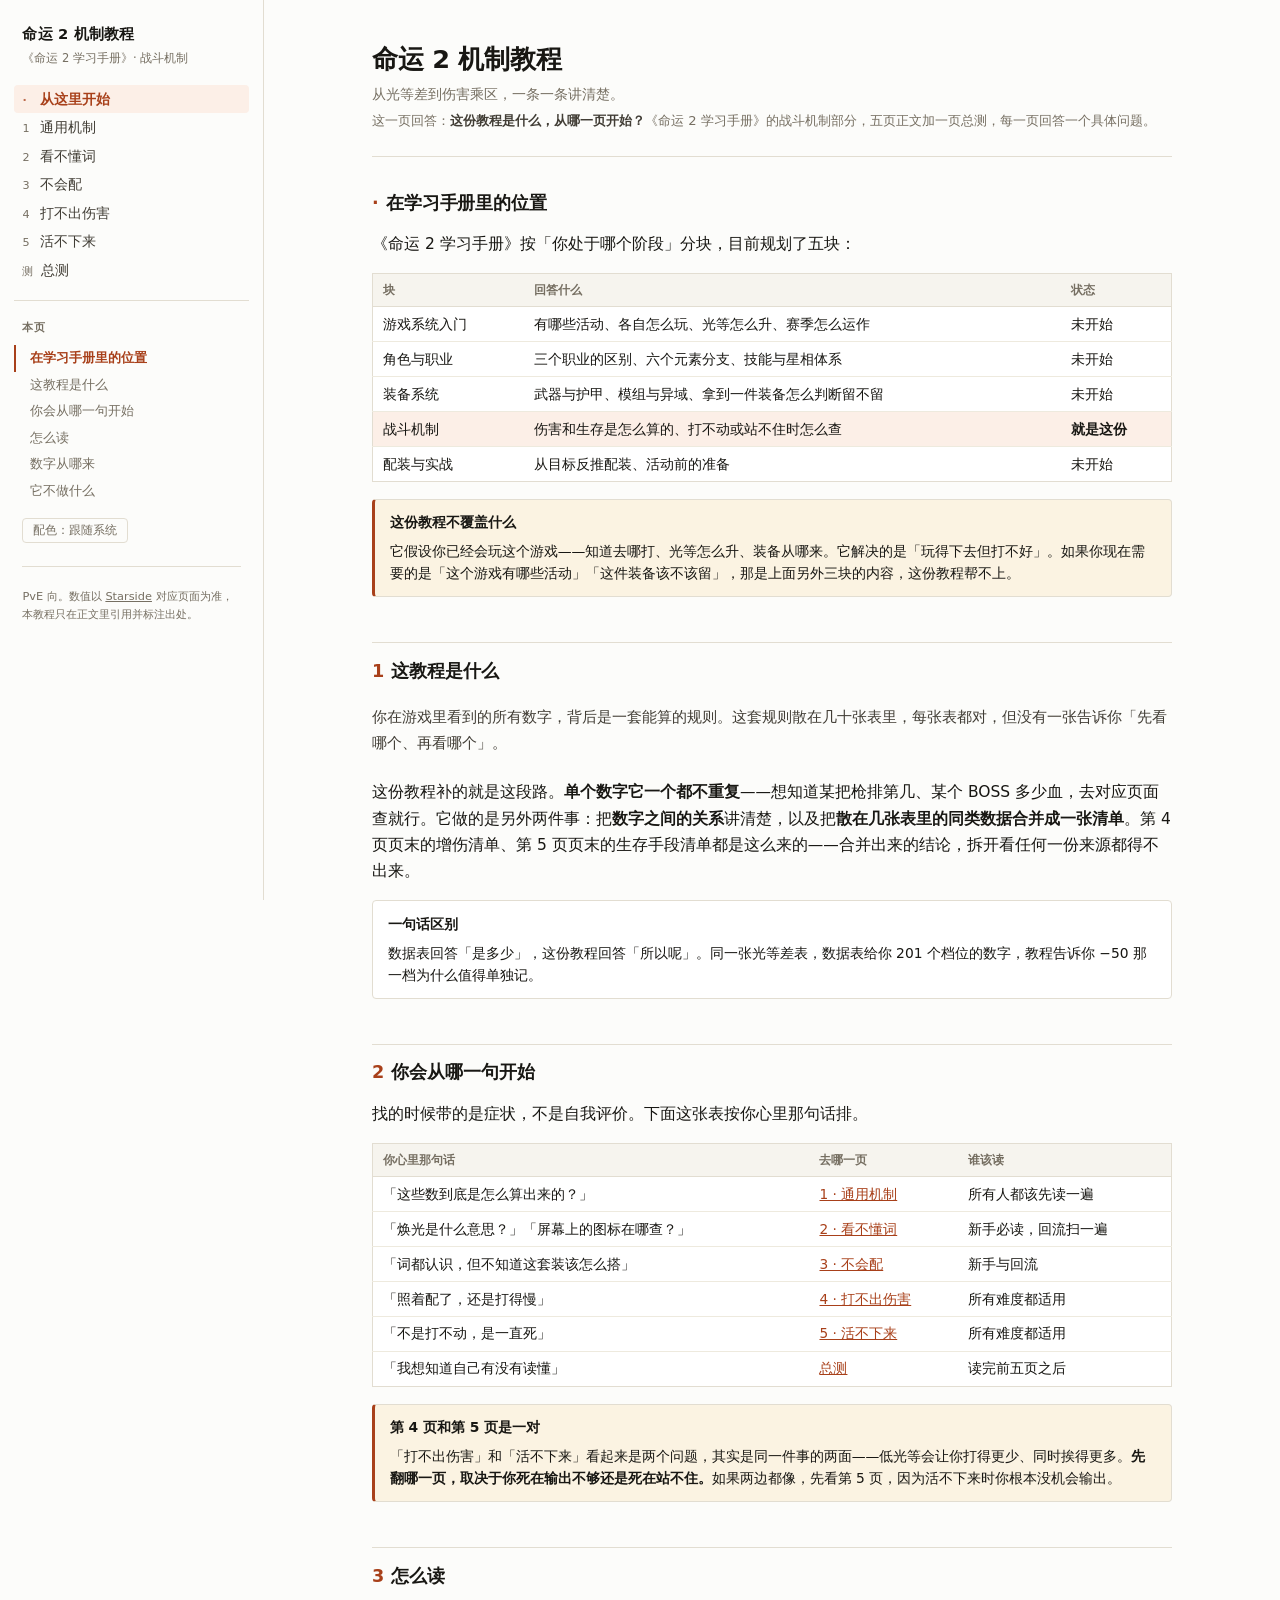
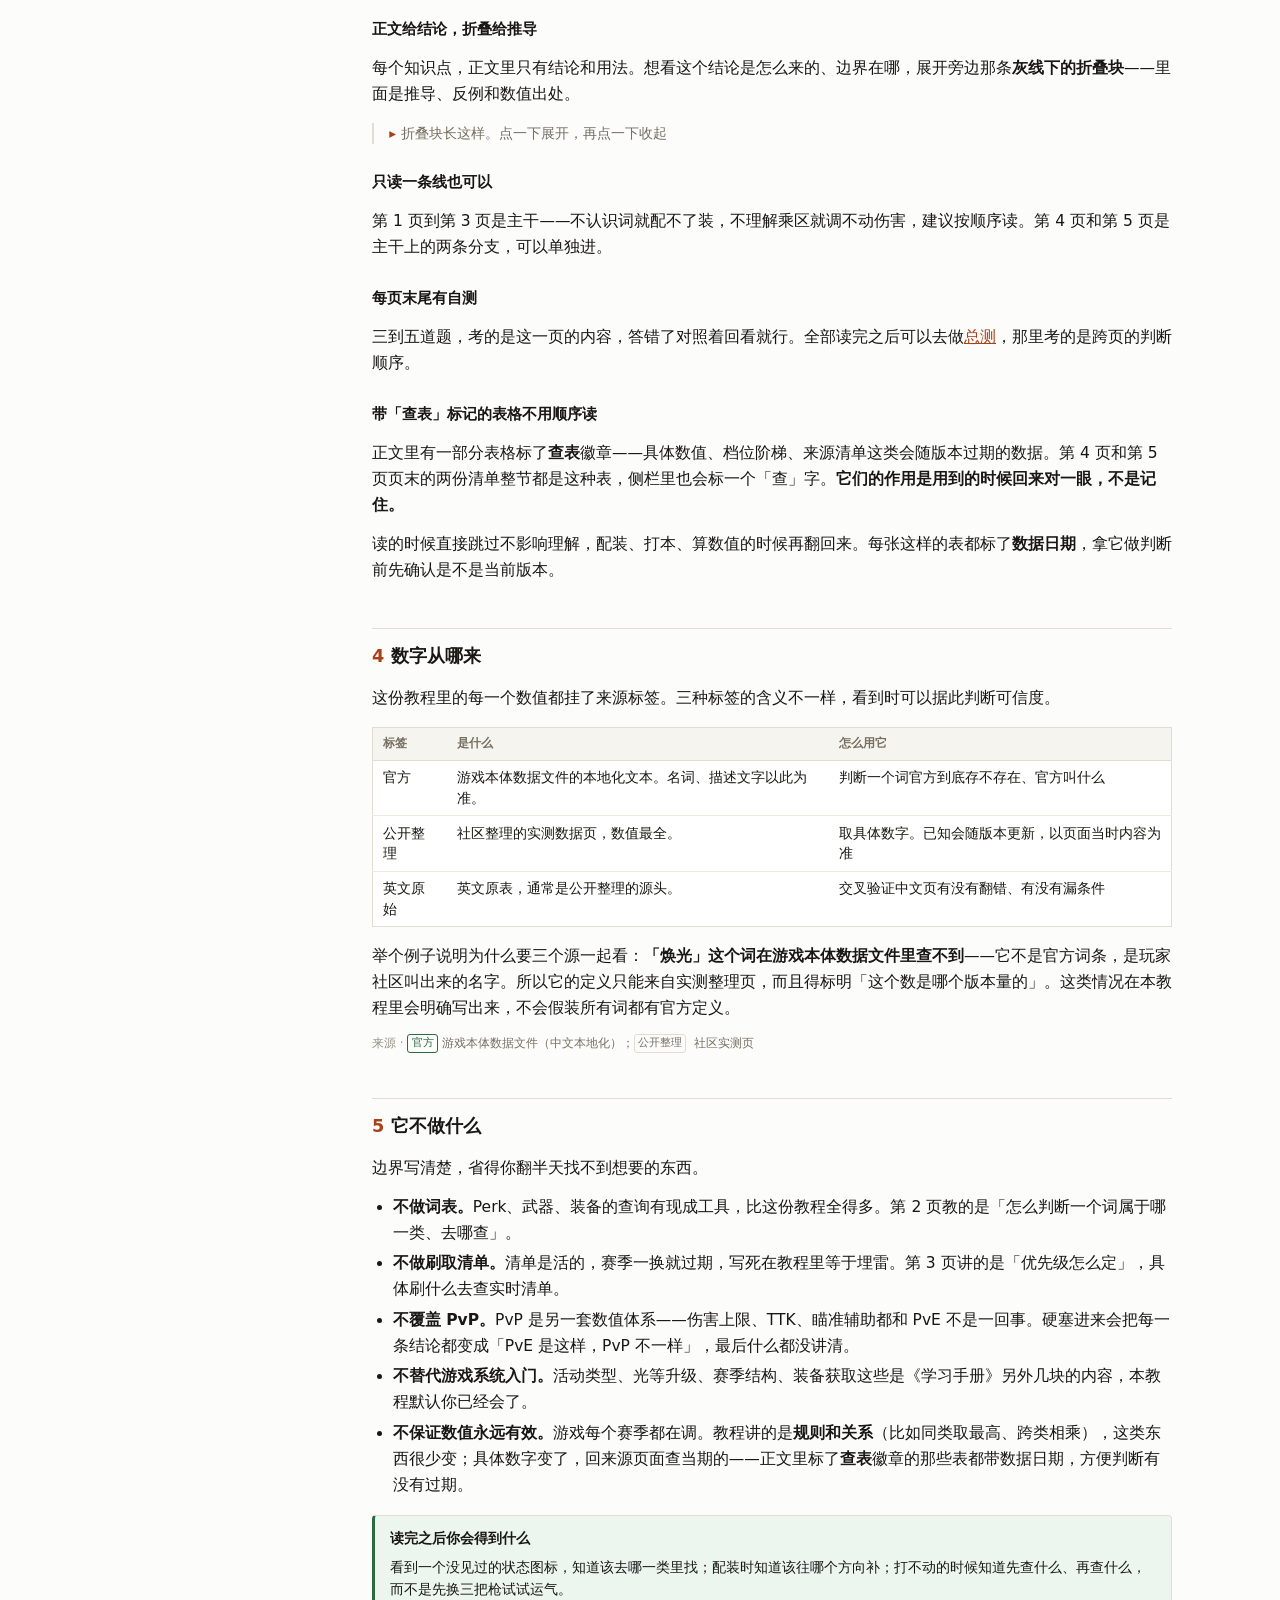
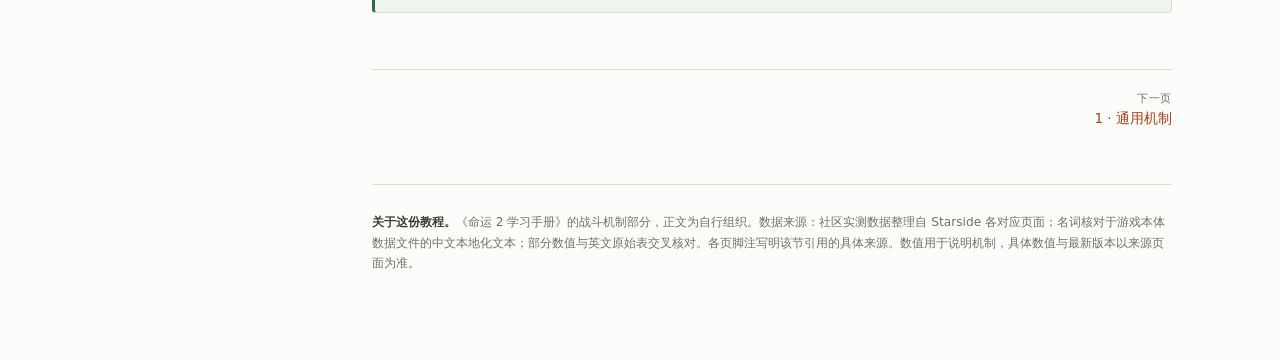
==== 机制教程/index.html @ 8d1170c8 "init: 命运 2 学习手册，总目录入口 + 战斗机制教程 - 机制教程/：从 d2-tools 攻略目录迁入，五页正文加一页总测 - index.html：总目录入口页，列出五块内容与进度 - R" ====
<!DOCTYPE html>
<html lang="zh-CN" data-theme="auto">
<head>
<meta charset="utf-8">
<meta name="viewport" content="width=device-width, initial-scale=1">
<title>从这里开始 · 命运 2 机制教程</title>
<meta name="description" content="《命运 2 学习手册》的战斗机制部分。从光等差到伤害乘区，讲清楚每个数字从哪来、什么时候用得上。PvE 向。">
<link rel="stylesheet" href="assets/style.css">
</head>
<body data-page="index">

<button class="nav-toggle" id="navtoggle" aria-expanded="false">目录</button>

<aside id="side">
  <a class="brand" href="index.html">命运 2 机制教程</a>
  <p class="brand-sub">《命运 2 学习手册》· 战斗机制</p>

  <nav class="g-nav">
    <a href="index.html" data-key="index"><span class="k">·</span>从这里开始</a>
    <a href="mechanics.html" data-key="mechanics"><span class="k">1</span>通用机制</a>
    <a href="terms.html" data-key="terms"><span class="k">2</span>看不懂词</a>
    <a href="build.html" data-key="build"><span class="k">3</span>不会配</a>
    <a href="damage.html" data-key="damage"><span class="k">4</span>打不出伤害</a>
    <a href="survive.html" data-key="survive"><span class="k">5</span>活不下来</a>
    <a href="quiz.html" data-key="quiz"><span class="k">测</span>总测</a>
  </nav>

  <nav class="l-nav">
    <p class="l-title">本页</p>
    <a href="#s0">在学习手册里的位置</a>
    <a href="#s1">这教程是什么</a>
    <a href="#s2">你会从哪一句开始</a>
    <a href="#s3">怎么读</a>
    <a href="#s4">数字从哪来</a>
    <a href="#s5">它不做什么</a>
  </nav>

  <button class="theme-btn" id="theme">配色</button>

  <div class="side-foot">
    <p>PvE 向。数值以 <a href="https://starside.work/index.html" target="_blank" rel="noopener">Starside</a> 对应页面为准，本教程只在正文里引用并标注出处。</p>
  </div>
</aside>

<main>
<article>

<h1>命运 2 机制教程</h1>
<p class="subtitle">从光等差到伤害乘区，一条一条讲清楚。</p>
<p class="page-ask">这一页回答：<b>这份教程是什么，从哪一页开始？</b>《命运 2 学习手册》的战斗机制部分，五页正文加一页总测，每一页回答一个具体问题。</p>

<h2 id="s0"><span class="n">·</span>在学习手册里的位置</h2>

<p>《命运 2 学习手册》按「你处于哪个阶段」分块，目前规划了五块：</p>

<table>
  <thead>
    <tr><th>块</th><th>回答什么</th><th>状态</th></tr>
  </thead>
  <tbody>
    <tr><td>游戏系统入门</td><td>有哪些活动、各自怎么玩、光等怎么升、赛季怎么运作</td><td>未开始</td></tr>
    <tr><td>角色与职业</td><td>三个职业的区别、六个元素分支、技能与星相体系</td><td>未开始</td></tr>
    <tr><td>装备系统</td><td>武器与护甲、模组与异域、拿到一件装备怎么判断留不留</td><td>未开始</td></tr>
    <tr class="hi"><td>战斗机制</td><td>伤害和生存是怎么算的、打不动或站不住时怎么查</td><td><b>就是这份</b></td></tr>
    <tr><td>配装与实战</td><td>从目标反推配装、活动前的准备</td><td>未开始</td></tr>
  </tbody>
</table>

<div class="note warn">
  <span class="h">这份教程不覆盖什么</span>
  <p>它假设你已经会玩这个游戏——知道去哪打、光等怎么升、装备从哪来。它解决的是「玩得下去但打不好」。如果你现在需要的是「这个游戏有哪些活动」「这件装备该不该留」，那是上面另外三块的内容，这份教程帮不上。</p>
</div>

<h2 id="s1"><span class="n">1</span>这教程是什么</h2>

<p class="lead">你在游戏里看到的所有数字，背后是一套能算的规则。这套规则散在几十张表里，每张表都对，但没有一张告诉你「先看哪个、再看哪个」。</p>

<p>这份教程补的就是这段路。<strong>单个数字它一个都不重复</strong>——想知道某把枪排第几、某个 BOSS 多少血，去对应页面查就行。它做的是另外两件事：把<strong>数字之间的关系</strong>讲清楚，以及把<strong>散在几张表里的同类数据合并成一张清单</strong>。第 4 页页末的增伤清单、第 5 页页末的生存手段清单都是这么来的——合并出来的结论，拆开看任何一份来源都得不出来。</p>

<div class="note">
  <span class="h">一句话区别</span>
  <p>数据表回答「是多少」，这份教程回答「所以呢」。同一张光等差表，数据表给你 201 个档位的数字，教程告诉你 −50 那一档为什么值得单独记。</p>
</div>

<h2 id="s2"><span class="n">2</span>你会从哪一句开始</h2>

<p>找的时候带的是症状，不是自我评价。下面这张表按你心里那句话排。</p>

<table>
  <thead>
    <tr><th>你心里那句话</th><th>去哪一页</th><th>谁该读</th></tr>
  </thead>
  <tbody>
    <tr>
      <td>「这些数到底是怎么算出来的？」</td>
      <td><a href="mechanics.html">1 · 通用机制</a></td>
      <td>所有人都该先读一遍</td>
    </tr>
    <tr>
      <td>「焕光是什么意思？」「屏幕上的图标在哪查？」</td>
      <td><a href="terms.html">2 · 看不懂词</a></td>
      <td>新手必读，回流扫一遍</td>
    </tr>
    <tr>
      <td>「词都认识，但不知道这套装该怎么搭」</td>
      <td><a href="build.html">3 · 不会配</a></td>
      <td>新手与回流</td>
    </tr>
    <tr>
      <td>「照着配了，还是打得慢」</td>
      <td><a href="damage.html">4 · 打不出伤害</a></td>
      <td>所有难度都适用</td>
    </tr>
    <tr>
      <td>「不是打不动，是一直死」</td>
      <td><a href="survive.html">5 · 活不下来</a></td>
      <td>所有难度都适用</td>
    </tr>
    <tr>
      <td>「我想知道自己有没有读懂」</td>
      <td><a href="quiz.html">总测</a></td>
      <td>读完前五页之后</td>
    </tr>
  </tbody>
</table>

<div class="note warn">
  <span class="h">第 4 页和第 5 页是一对</span>
  <p>「打不出伤害」和「活不下来」看起来是两个问题，其实是同一件事的两面——低光等会让你打得更少、同时挨得更多。<strong>先翻哪一页，取决于你死在输出不够还是死在站不住。</strong>如果两边都像，先看第 5 页，因为活不下来时你根本没机会输出。</p>
</div>

<h2 id="s3"><span class="n">3</span>怎么读</h2>

<h3>正文给结论，折叠给推导</h3>
<p>每个知识点，正文里只有结论和用法。想看这个结论是怎么来的、边界在哪，展开旁边那条<strong>灰线下的折叠块</strong>——里面是推导、反例和数值出处。</p>

<details class="deep">
  <summary>折叠块长这样。点一下展开，再点一下收起</summary>
  <p>里面通常是三类东西：<strong>推导</strong>（这个数是怎么从表里读出来的）、<strong>边界</strong>（什么情况下这个结论不成立）、<strong>核对</strong>（我拿什么交叉验过）。</p>
  <p>只想知道结论的话，跳过所有折叠块不影响理解。想深究的时候它们还在原地。</p>
</details>

<h3>只读一条线也可以</h3>
<p>第 1 页到第 3 页是主干——不认识词就配不了装，不理解乘区就调不动伤害，建议按顺序读。第 4 页和第 5 页是主干上的两条分支，可以单独进。</p>

<h3>每页末尾有自测</h3>
<p>三到五道题，考的是这一页的内容，答错了对照着回看就行。全部读完之后可以去做<a href="quiz.html">总测</a>，那里考的是跨页的判断顺序。</p>

<h3>带「查表」标记的表格不用顺序读</h3>
<p>正文里有一部分表格标了<strong>查表</strong>徽章——具体数值、档位阶梯、来源清单这类会随版本过期的数据。第 4 页和第 5 页页末的两份清单整节都是这种表，侧栏里也会标一个「查」字。<strong>它们的作用是用到的时候回来对一眼，不是记住。</strong></p>
<p>读的时候直接跳过不影响理解，配装、打本、算数值的时候再翻回来。每张这样的表都标了<strong>数据日期</strong>，拿它做判断前先确认是不是当前版本。</p>

<h2 id="s4"><span class="n">4</span>数字从哪来</h2>

<p>这份教程里的每一个数值都挂了来源标签。三种标签的含义不一样，看到时可以据此判断可信度。</p>

<table>
  <thead>
    <tr><th>标签</th><th>是什么</th><th>怎么用它</th></tr>
  </thead>
  <tbody>
    <tr>
      <td><span class="t m">官方</span></td>
      <td>游戏本体数据文件的本地化文本。名词、描述文字以此为准。</td>
      <td>判断一个词官方到底存不存在、官方叫什么</td>
    </tr>
    <tr>
      <td><span class="t">公开整理</span></td>
      <td>社区整理的实测数据页，数值最全。</td>
      <td>取具体数字。已知会随版本更新，以页面当时内容为准</td>
    </tr>
    <tr>
      <td><span class="t a">英文原始</span></td>
      <td>英文原表，通常是公开整理的源头。</td>
      <td>交叉验证中文页有没有翻错、有没有漏条件</td>
    </tr>
  </tbody>
</table>

<p>举个例子说明为什么要三个源一起看：<strong>「焕光」这个词在游戏本体数据文件里查不到</strong>——它不是官方词条，是玩家社区叫出来的名字。所以它的定义只能来自实测整理页，而且得标明「这个数是哪个版本量的」。这类情况在本教程里会明确写出来，不会假装所有词都有官方定义。</p>

<span class="src"><span class="t m">官方</span>游戏本体数据文件（中文本地化）；<span class="t">公开整理</span> 社区实测页</span>

<h2 id="s5"><span class="n">5</span>它不做什么</h2>

<p>边界写清楚，省得你翻半天找不到想要的东西。</p>

<ul>
  <li><strong>不做词表。</strong>Perk、武器、装备的查询有现成工具，比这份教程全得多。第 2 页教的是「怎么判断一个词属于哪一类、去哪查」。</li>
  <li><strong>不做刷取清单。</strong>清单是活的，赛季一换就过期，写死在教程里等于埋雷。第 3 页讲的是「优先级怎么定」，具体刷什么去查实时清单。</li>
  <li><strong>不覆盖 PvP。</strong>PvP 是另一套数值体系——伤害上限、TTK、瞄准辅助都和 PvE 不是一回事。硬塞进来会把每一条结论都变成「PvE 是这样，PvP 不一样」，最后什么都没讲清。</li>
  <li><strong>不替代游戏系统入门。</strong>活动类型、光等升级、赛季结构、装备获取这些是《学习手册》另外几块的内容，本教程默认你已经会了。</li>
  <li><strong>不保证数值永远有效。</strong>游戏每个赛季都在调。教程讲的是<strong>规则和关系</strong>（比如同类取最高、跨类相乘），这类东西很少变；具体数字变了，回来源页面查当期的——正文里标了<strong>查表</strong>徽章的那些表都带数据日期，方便判断有没有过期。</li>
</ul>

<div class="note ok">
  <span class="h">读完之后你会得到什么</span>
  <p>看到一个没见过的状态图标，知道该去哪一类里找；配装时知道该往哪个方向补；打不动的时候知道先查什么、再查什么，而不是先换三把枪试试运气。</p>
</div>

<div class="pager">
  <a class="next" href="mechanics.html">
    <span class="dir">下一页</span>
    1 · 通用机制
  </a>
</div>

</article>

<div class="foot">
  <p><strong>关于这份教程。</strong>《命运 2 学习手册》的战斗机制部分，正文为自行组织。数据来源：社区实测数据整理自 Starside 各对应页面；名词核对于游戏本体数据文件的中文本地化文本；部分数值与英文原始表交叉核对。各页脚注写明该节引用的具体来源。数值用于说明机制，具体数值与最新版本以来源页面为准。</p>
</div>
</main>

<script src="assets/nav.js"></script>
</body>
</html>
---- 机制教程/assets/style.css ----
/* ============================================================
   D2 机制教程 · 共享样式
   浅色工具书风，默认跟随系统配色，可手动切换。
   零外部依赖：无 web font、无 CDN、无图标库。
   ============================================================ */

:root{
  --bg:#fcfcfa;
  --panel:#ffffff;
  --fg:#181713;
  --fg2:#413d35;
  --muted:#766f62;
  --line:#e2ddd1;
  --line2:#eeeade;
  --soft:#f6f4ee;
  --accent:#a8401a;
  --accent-bg:#fcefe7;
  --ok:#2c6a44;
  --ok-bg:#edf5ef;
  --warn:#8a5a00;
  --warn-bg:#fbf3e2;
  --mark:#fdf3cd;
  --shadow:0 1px 2px rgba(24,23,19,.05);
  --side:264px;
  /* 元素色点：只做辅助识别，文字始终写出元素名 */
  --el-void:#8a5cc4;
  --el-solar:#c9641c;
  --el-arc:#3b82c4;
  --el-stasis:#3f9aa8;
  --el-strand:#4f8f3f;
  --el-prism:#a0528f;
  --el-kinetic:#8a8378;
  --el-dual:#7a7f8a;
}

:root[data-theme="dark"]{
  --bg:#121211;
  --panel:#191917;
  --fg:#e9e5db;
  --fg2:#c9c3b6;
  --muted:#948c7e;
  --line:#2c2925;
  --line2:#232120;
  --soft:#1e1d1a;
  --accent:#ec8a5c;
  --accent-bg:#2a1c14;
  --ok:#7cba94;
  --ok-bg:#16231b;
  --warn:#d8ab5c;
  --warn-bg:#241d10;
  --mark:#3a3117;
  --shadow:none;
  --el-void:#b18ae0;
  --el-solar:#e08a48;
  --el-arc:#6aa9e0;
  --el-stasis:#6cc0cc;
  --el-strand:#8cc274;
  --el-prism:#cf86bd;
  --el-kinetic:#a8a094;
  --el-dual:#9aa0ac;
}

@media (prefers-color-scheme:dark){
  :root[data-theme="auto"]{
    --bg:#121211;
    --panel:#191917;
    --fg:#e9e5db;
    --fg2:#c9c3b6;
    --muted:#948c7e;
    --line:#2c2925;
    --line2:#232120;
    --soft:#1e1d1a;
    --accent:#ec8a5c;
    --accent-bg:#2a1c14;
    --ok:#7cba94;
    --ok-bg:#16231b;
    --warn:#d8ab5c;
    --warn-bg:#241d10;
    --mark:#3a3117;
    --shadow:none;
    --el-void:#b18ae0;
    --el-solar:#e08a48;
    --el-arc:#6aa9e0;
    --el-stasis:#6cc0cc;
    --el-strand:#8cc274;
    --el-prism:#cf86bd;
    --el-kinetic:#a8a094;
    --el-dual:#9aa0ac;
  }
}

*{box-sizing:border-box}

html{
  scroll-behavior:smooth;
  scroll-padding-top:1.4rem;
  /* 关掉手机横屏时的自动放大，否则字号和布局会跟着跳 */
  -webkit-text-size-adjust:100%;
  text-size-adjust:100%;
}

body{
  margin:0;
  background:var(--bg);
  color:var(--fg);
  font:15.5px/1.68 -apple-system,BlinkMacSystemFont,"PingFang SC","Hiragino Sans GB",
       "Microsoft YaHei","Noto Sans CJK SC",system-ui,sans-serif;
  display:flex;
  align-items:flex-start;
  -webkit-font-smoothing:antialiased;
}

/* ============================================================
   侧栏
   ============================================================ */

aside{
  flex:0 0 var(--side);
  width:var(--side);
  height:100vh;
  position:sticky;
  top:0;
  overflow-y:auto;
  overscroll-behavior:contain;
  border-right:1px solid var(--line);
  padding:1.4rem .9rem 2.5rem;
  background:var(--bg);
}

.brand{
  display:block;
  font-weight:700;
  font-size:.92rem;
  letter-spacing:.01em;
  margin:0 0 .18rem .5rem;
  color:var(--fg);
  text-decoration:none;
}
.brand:hover{color:var(--accent)}
.brand-sub{
  font-size:.72rem;
  color:var(--muted);
  margin:0 0 1.1rem .5rem;
  line-height:1.5;
}

/* --- 全局页导航 --- */
.g-nav{
  margin:0 0 1.1rem;
  padding:0 0 1rem;
  border-bottom:1px solid var(--line);
}
.g-nav a{
  display:flex;
  align-items:baseline;
  gap:.5rem;
  padding:.3rem .5rem;
  border-radius:4px;
  color:var(--fg2);
  text-decoration:none;
  font-size:.845rem;
  line-height:1.4;
}
.g-nav a .k{
  flex:0 0 auto;
  font-size:.7rem;
  color:var(--muted);
  font-variant-numeric:tabular-nums;
  min-width:.9em;
}
.g-nav a:hover{background:var(--soft);color:var(--fg)}
.g-nav a.on{background:var(--accent-bg);color:var(--accent);font-weight:600}
.g-nav a.on .k{color:var(--accent);opacity:.75}

/* --- 当前页锚点 --- */
.l-nav{margin:0}
.l-nav .l-title{
  font-size:.7rem;
  letter-spacing:.09em;
  color:var(--muted);
  font-weight:600;
  margin:0 .5rem .45rem;
}
.l-nav a{
  display:block;
  padding:.26rem .5rem .26rem .85rem;
  border-left:2px solid transparent;
  color:var(--muted);
  text-decoration:none;
  font-size:.8rem;
  line-height:1.42;
}
.l-nav a:hover{color:var(--fg);background:var(--soft)}
.l-nav a.on{
  color:var(--accent);
  border-left-color:var(--accent);
  font-weight:600;
}

.side-foot{
  margin:1.4rem .5rem 0;
  padding-top:.9rem;
  border-top:1px solid var(--line);
  font-size:.71rem;
  color:var(--muted);
  line-height:1.65;
}
.side-foot p{margin:.35rem 0}
.side-foot a{color:var(--muted)}
.side-foot a:hover{color:var(--accent)}

.theme-btn{
  margin:.9rem .5rem 0;
  background:none;
  border:1px solid var(--line);
  color:var(--muted);
  border-radius:4px;
  padding:.25rem .6rem;
  font-size:.73rem;
  cursor:pointer;
  font-family:inherit;
}
.theme-btn:hover{color:var(--fg);border-color:var(--muted)}

/* 移动端抽屉按钮 */
.nav-toggle{
  display:none;
  position:fixed;
  top:.7rem;
  left:.7rem;
  z-index:30;
  background:var(--panel);
  border:1px solid var(--line);
  border-radius:4px;
  color:var(--fg2);
  padding:.32rem .7rem;
  font-size:.8rem;
  font-family:inherit;
  cursor:pointer;
  box-shadow:var(--shadow);
}

/* ============================================================
   正文
   ============================================================ */

main{
  flex:1 1 auto;
  min-width:0;
  padding:2.6rem 3rem 5rem;
}
article{max-width:800px;margin:0 auto}

h1{
  font-size:1.6rem;
  line-height:1.35;
  margin:0 0 .45rem;
  letter-spacing:-.01em;
}
.subtitle{
  color:var(--muted);
  font-size:.9rem;
  margin:0 0 .2rem;
  line-height:1.6;
}
.page-ask{
  font-size:.82rem;
  color:var(--muted);
  margin:0 0 2rem;
  padding-bottom:1.5rem;
  border-bottom:1px solid var(--line);
}
.page-ask b{color:var(--fg2);font-weight:600}

/* 正文里的开场段：比正文稍大、稍深，用来交代这一页在讲什么 */
.lead{
  font-size:.95rem;
  color:var(--fg2);
  line-height:1.75;
  margin:1.1rem 0 1.4rem;
}

h2{
  font-size:1.1rem;
  margin:2.8rem 0 .8rem;
  padding-top:.85rem;
  border-top:1px solid var(--line);
  letter-spacing:-.005em;
}
h2:first-of-type{border-top:0;padding-top:0;margin-top:1.6rem}
h2 .n{
  color:var(--accent);
  font-variant-numeric:tabular-nums;
  margin-right:.45rem;
}
h3{font-size:.95rem;margin:1.6rem 0 .45rem}

p{margin:.8rem 0}
ul,ol{padding-left:1.3rem;margin:.8rem 0}
li{margin:.28rem 0}
strong{font-weight:650}
em{font-style:normal;background:var(--mark);padding:0 .15em;border-radius:2px}

code{
  background:var(--soft);
  border-radius:3px;
  padding:.08em .35em;
  font-size:.87em;
  font-family:ui-monospace,SFMono-Regular,"SF Mono",Menlo,Consolas,monospace;
}
a{color:var(--accent)}
a:hover{text-decoration-thickness:2px}

/* --- 一句话结论 --- */
.oneline{
  background:var(--accent-bg);
  border-left:3px solid var(--accent);
  padding:.7rem .95rem;
  margin:1rem 0;
  border-radius:0 4px 4px 0;
}
.oneline p{margin:0}
.oneline .tag{
  display:block;
  font-size:.68rem;
  letter-spacing:.1em;
  color:var(--accent);
  font-weight:700;
  margin-bottom:.22rem;
}

/* --- 表格 --- */
table{
  width:100%;
  border-collapse:collapse;
  margin:1rem 0;
  font-size:.855rem;
  background:var(--panel);
  border:1px solid var(--line);
}
th,td{
  padding:.42rem .62rem;
  text-align:left;
  border-bottom:1px solid var(--line2);
  vertical-align:top;
  line-height:1.5;
}
thead th{
  font-weight:600;
  background:var(--soft);
  font-size:.775rem;
  color:var(--muted);
  border-bottom:1px solid var(--line);
  white-space:nowrap;
}
tbody tr:last-child td{border-bottom:0}
td.num,th.num{font-variant-numeric:tabular-nums;white-space:nowrap;text-align:right}
tbody tr.hi td{background:var(--accent-bg)}
table caption{
  caption-side:top;
  text-align:left;
  font-size:.76rem;
  color:var(--muted);
  padding:0 0 .35rem;
}
.tbl-wrap{overflow-x:auto;margin:1rem 0}
.tbl-wrap table{margin:0;min-width:100%}

/* --- 表内通用零件：类别徽章、来源标签、俗称、时长、小字 --- */
/* 这套零件在所有表里长一个样，不限于查表；查表专属的只有 caption 与分组行。 */
/* --- 查表：会随版本过期的数据表，标数据日期 --- */
table.lookup caption{
  caption-side:top;
  text-align:left;
  font-size:.73rem;
  color:var(--muted);
  padding:0 .1rem .45rem;
  line-height:1.5;
}
table.lookup caption b{
  display:inline-block;
  border:1px solid var(--line);
  border-radius:3px;
  padding:0 .35em;
  margin-right:.45em;
  font-size:.7rem;
  font-weight:600;
  color:var(--fg2);
  vertical-align:1px;
}
table.lookup tr.grp td{
  padding:.3rem .62rem;
  background:var(--soft);
  border-top:1px solid var(--line);
  border-bottom:1px solid var(--line);
  font-size:.74rem;
  font-weight:600;
  color:var(--fg2);
}
table.lookup tbody tr.grp:first-child td{border-top:0}
table .sub{
  display:block;
  margin-top:.1rem;
  font-size:.7rem;
  font-weight:400;
  color:var(--muted);
  line-height:1.45;
}
table .b{
  display:inline-block;
  margin-left:.4em;
  padding:0 .32em;
  border:1px solid var(--line);
  border-radius:3px;
  font-size:.66rem;
  font-weight:400;
  color:var(--muted);
  vertical-align:1px;
  white-space:nowrap;
}
table .b.one{color:var(--accent);border-color:var(--accent)}
table .b.mul{color:var(--ok);border-color:var(--ok)}
table .b.unk{color:var(--muted);border-style:dashed}
/* 徽章单独占一格时（类别列）不需要左边距 */
table td>.b:first-child{margin-left:0}
/* 玩家俗称：放在正式名称后面，检索时按俗称找也能对得上 */
table .aka{
  margin-left:.3em;
  font-size:.7rem;
  font-weight:400;
  color:var(--muted);
}
/* 来源标签：职业 / 元素 / 位置，放在名称下面的小字最前面 */
table .tg{
  display:inline-block;
  margin-right:.3em;
  padding:0 .34em;
  border:1px solid var(--line);
  border-radius:3px;
  font-size:.66rem;
  line-height:1.5;
  color:var(--fg2);
  white-space:nowrap;
}
table .tg i{
  display:inline-block;
  width:6px;
  height:6px;
  margin-right:.3em;
  border-radius:50%;
  vertical-align:1px;
}
.el-void{background:var(--el-void)}
.el-solar{background:var(--el-solar)}
.el-arc{background:var(--el-arc)}
.el-stasis{background:var(--el-stasis)}
.el-strand{background:var(--el-strand)}
.el-prism{background:var(--el-prism)}
.el-kinetic{background:var(--el-kinetic)}
.el-dual{background:var(--el-dual)}
/* 时长：清单每行都从它开头，扫一列就能比出生效时间 */
table .dur{color:var(--fg2);font-weight:600;}
/* 二级分组：一级组内再按职业或来源类型分开 */
table.lookup tr.grp2 td{
  padding:.28rem .62rem .28rem 1.05rem;
  background:transparent;
  border-top:1px solid var(--line2);
  font-size:.71rem;
  font-weight:600;
  color:var(--fg2);
}
table.lookup tr.grp2 td::before{content:"▸ ";color:var(--accent);opacity:.65}
/* 生存手段清单用同一套方框标手段类型 */
table .b.dr{color:var(--accent);border-color:var(--accent)}
table .b.hp{color:var(--ok);border-color:var(--ok)}
table .b.sh{color:var(--warn);border-color:var(--warn)}
table .b.at{color:var(--muted);border-color:var(--muted)}
/* 侧栏里标出哪几节是查表 */
.l-nav a.chk{color:var(--fg2)}
.l-nav a.chk::after{
  content:"查";
  display:inline-block;
  margin-left:.4em;
  padding:0 .28em;
  border:1px solid var(--line);
  border-radius:3px;
  font-size:.64rem;
  color:var(--muted);
  vertical-align:1px;
}

/* --- 条形图（纯 CSS） --- */
.bar{
  height:9px;
  background:var(--soft);
  border-radius:3px;
  overflow:hidden;
  min-width:70px;
}
.bar>span{
  display:block;
  height:100%;
  width:calc(var(--v, 0) * 100%);
  background:var(--accent);
}
.bar.mute>span{background:var(--muted)}

/* --- 内联 SVG 图 --- */
figure{margin:1.2rem 0}
figure svg{
  display:block;
  width:100%;
  height:auto;
  overflow:visible;
  color:var(--fg2);
}
figure svg .axis{stroke:currentColor;stroke-width:1;opacity:.35}
figure svg .grid{stroke:currentColor;stroke-width:1;opacity:.22;stroke-dasharray:3 3}
figure svg .curve{fill:none;stroke:var(--accent);stroke-width:2}
figure svg .curve-2{fill:none;stroke:var(--muted);stroke-width:2;stroke-dasharray:5 4}
figure svg .dot{fill:var(--accent)}
figure svg .dot-2{fill:var(--muted)}
figure svg text{fill:var(--muted);font-size:11px;font-variant-numeric:tabular-nums}
figure svg text.on{fill:var(--accent);font-weight:600}
figure svg .zone{fill:currentColor;opacity:.05}
/* 横向条形图：bar-bg 是槽，bar-fill 是填充，.mid/.low 用透明度分档 */
figure svg .bar-bg{fill:currentColor;opacity:.09}
figure svg .bar-fill{fill:var(--accent)}
figure svg .bar-fill.mid{opacity:.62}
figure svg .bar-fill.low{opacity:.36}
figcaption{
  font-size:.76rem;
  color:var(--muted);
  margin-top:.45rem;
  line-height:1.55;
}

/* --- 提示块 --- */
.note{
  border:1px solid var(--line);
  background:var(--panel);
  border-radius:4px;
  padding:.72rem .92rem;
  margin:1.05rem 0;
  font-size:.865rem;
  line-height:1.62;
}
.note .h{font-weight:650;display:block;margin-bottom:.18rem}
.note p{margin:.4rem 0}
.note p:first-child{margin-top:0}
.note p:last-child{margin-bottom:0}
.note.warn{border-left:3px solid var(--accent);background:var(--warn-bg)}
.note.ok{border-left:3px solid var(--ok);background:var(--ok-bg)}

/* --- 来源标签 --- */
.src{
  display:block;
  font-size:.745rem;
  color:var(--muted);
  margin:.5rem 0 0;
  line-height:1.55;
}
.src::before{content:"来源 · ";opacity:.75}
.src .t{
  display:inline-block;
  font-size:.68rem;
  border:1px solid var(--line);
  border-radius:3px;
  padding:0 .3em;
  margin-right:.35em;
  color:var(--muted);
  vertical-align:1px;
}
.src .t.m{color:var(--ok);border-color:var(--ok)}
.src .t.a{color:var(--warn);border-color:var(--warn)}

/* --- 深度折叠：正文给结论，展开给推导 --- */
details.deep{
  margin:1rem 0;
  border-left:2px solid var(--line);
  padding-left:.95rem;
}
details.deep>summary{
  cursor:pointer;
  list-style:none;
  font-size:.845rem;
  color:var(--muted);
  line-height:1.55;
}
details.deep>summary::-webkit-details-marker{display:none}
details.deep>summary::before{content:"▸ ";color:var(--accent);font-weight:700}
details.deep[open]>summary::before{content:"▾ "}
details.deep>summary:hover{color:var(--fg2)}
details.deep[open]>summary{color:var(--fg2);font-weight:600;margin-bottom:.5rem}
details.deep>*:not(summary){font-size:.9rem}

/* --- 每页自测 --- */
.quiz-head{
  font-size:.8rem;
  color:var(--muted);
  margin:1.2rem 0 .5rem;
}
details.quiz{
  border:1px solid var(--line);
  border-radius:4px;
  background:var(--panel);
  padding:.6rem .85rem;
  margin:.5rem 0;
}
details.quiz>summary{
  cursor:pointer;
  list-style:none;
  font-size:.875rem;
  font-weight:600;
  line-height:1.55;
}
details.quiz>summary::-webkit-details-marker{display:none}
details.quiz>summary::before{
  content:"Q ";
  color:var(--accent);
  font-weight:700;
}
details.quiz[open]>summary{
  margin-bottom:.5rem;
  padding-bottom:.5rem;
  border-bottom:1px solid var(--line);
}
details.quiz .ans{font-size:.865rem;line-height:1.65}
details.quiz .ans p:first-child{margin-top:0}
details.quiz .ans .back{
  color:var(--muted);
  font-size:.79rem;
  margin-bottom:0;
}

/* --- 步骤序列 --- */
.steps{
  list-style:none;
  padding:0;
  margin:1rem 0;
  counter-reset:step;
}
.steps>li{
  position:relative;
  padding-left:2rem;
  margin:.5rem 0;
  counter-increment:step;
}
.steps>li::before{
  content:counter(step);
  position:absolute;
  left:0;
  top:.15rem;
  width:1.35rem;
  height:1.35rem;
  border-radius:50%;
  background:var(--soft);
  color:var(--muted);
  font-size:.72rem;
  font-weight:700;
  display:flex;
  align-items:center;
  justify-content:center;
  font-variant-numeric:tabular-nums;
}

/* --- 上一页 / 下一页 --- */
.pager{
  display:flex;
  justify-content:space-between;
  gap:1rem;
  margin:3.5rem 0 0;
  padding-top:1.3rem;
  border-top:1px solid var(--line);
  font-size:.85rem;
}
.pager a{
  color:var(--accent);
  text-decoration:none;
  line-height:1.5;
}
.pager a:hover{text-decoration:underline}
.pager .dir{
  display:block;
  font-size:.7rem;
  color:var(--muted);
  letter-spacing:.06em;
}
.pager .next{text-align:right;margin-left:auto}

/* --- 页脚 --- */
.foot{
  max-width:800px;
  margin:3.5rem auto 0;
  padding-top:1.3rem;
  border-top:1px solid var(--line);
  font-size:.76rem;
  color:var(--muted);
  line-height:1.68;
}
.foot p{margin:.4rem 0}
.foot strong{color:var(--fg2)}

/* ============================================================
   响应式
   ============================================================ */

@media (max-width:900px){
  body{display:block}
  .nav-toggle{display:block}
  aside{
    position:fixed;
    top:0;
    left:0;
    z-index:20;
    width:min(84vw,300px);
    flex:none;
    height:100vh;
    transform:translateX(-102%);
    transition:transform .18s ease;
    border-right:1px solid var(--line);
    box-shadow:0 0 0 100vmax rgba(0,0,0,0);
    padding-top:3.2rem;
  }
  aside.open{
    transform:translateX(0);
    box-shadow:0 0 0 100vmax rgba(0,0,0,.28);
  }
  main{padding:3.4rem 1.15rem 4rem}
  h1{font-size:1.32rem}
  h2{font-size:1.03rem}
  article{max-width:none}
  .foot{max-width:none}
  .g-nav a{font-size:.82rem}
  .l-nav a{font-size:.79rem}
}

@media (max-width:420px){
  body{font-size:15px}
  table{font-size:.82rem}
  th,td{padding:.38rem .5rem}
  table.lookup th,table.lookup td{padding:.4rem .45rem}
  table.lookup tr.grp td{padding:.28rem .45rem}
  table .sub{font-size:.67rem}
  /* 窄屏把俗称与来源标签抬回 11px 上下，手机上才看得清 */
  table .aka{font-size:.75rem}
  table .tg{font-size:.72rem}
}

@media print{
  aside,.nav-toggle,.pager{display:none}
  body{display:block}
  main{padding:0}
  details{display:block}
  details>summary{display:none}
}
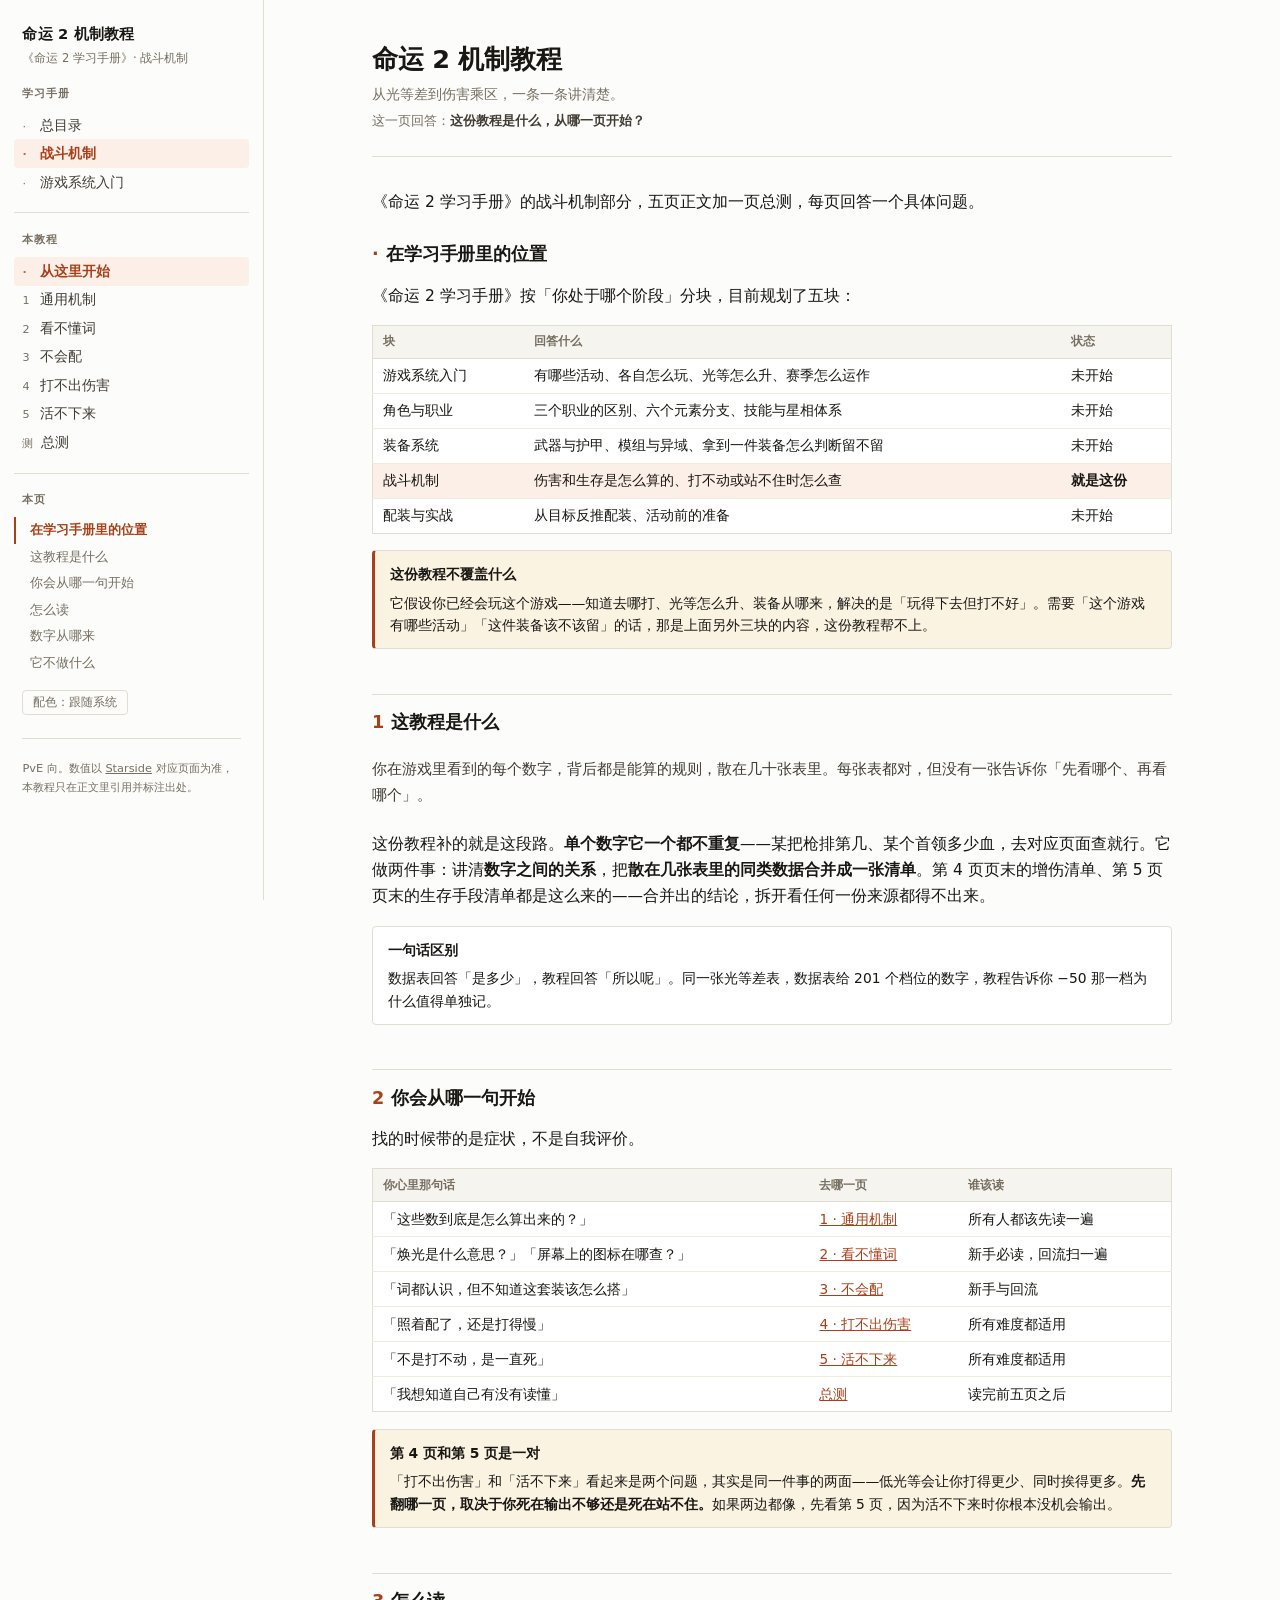
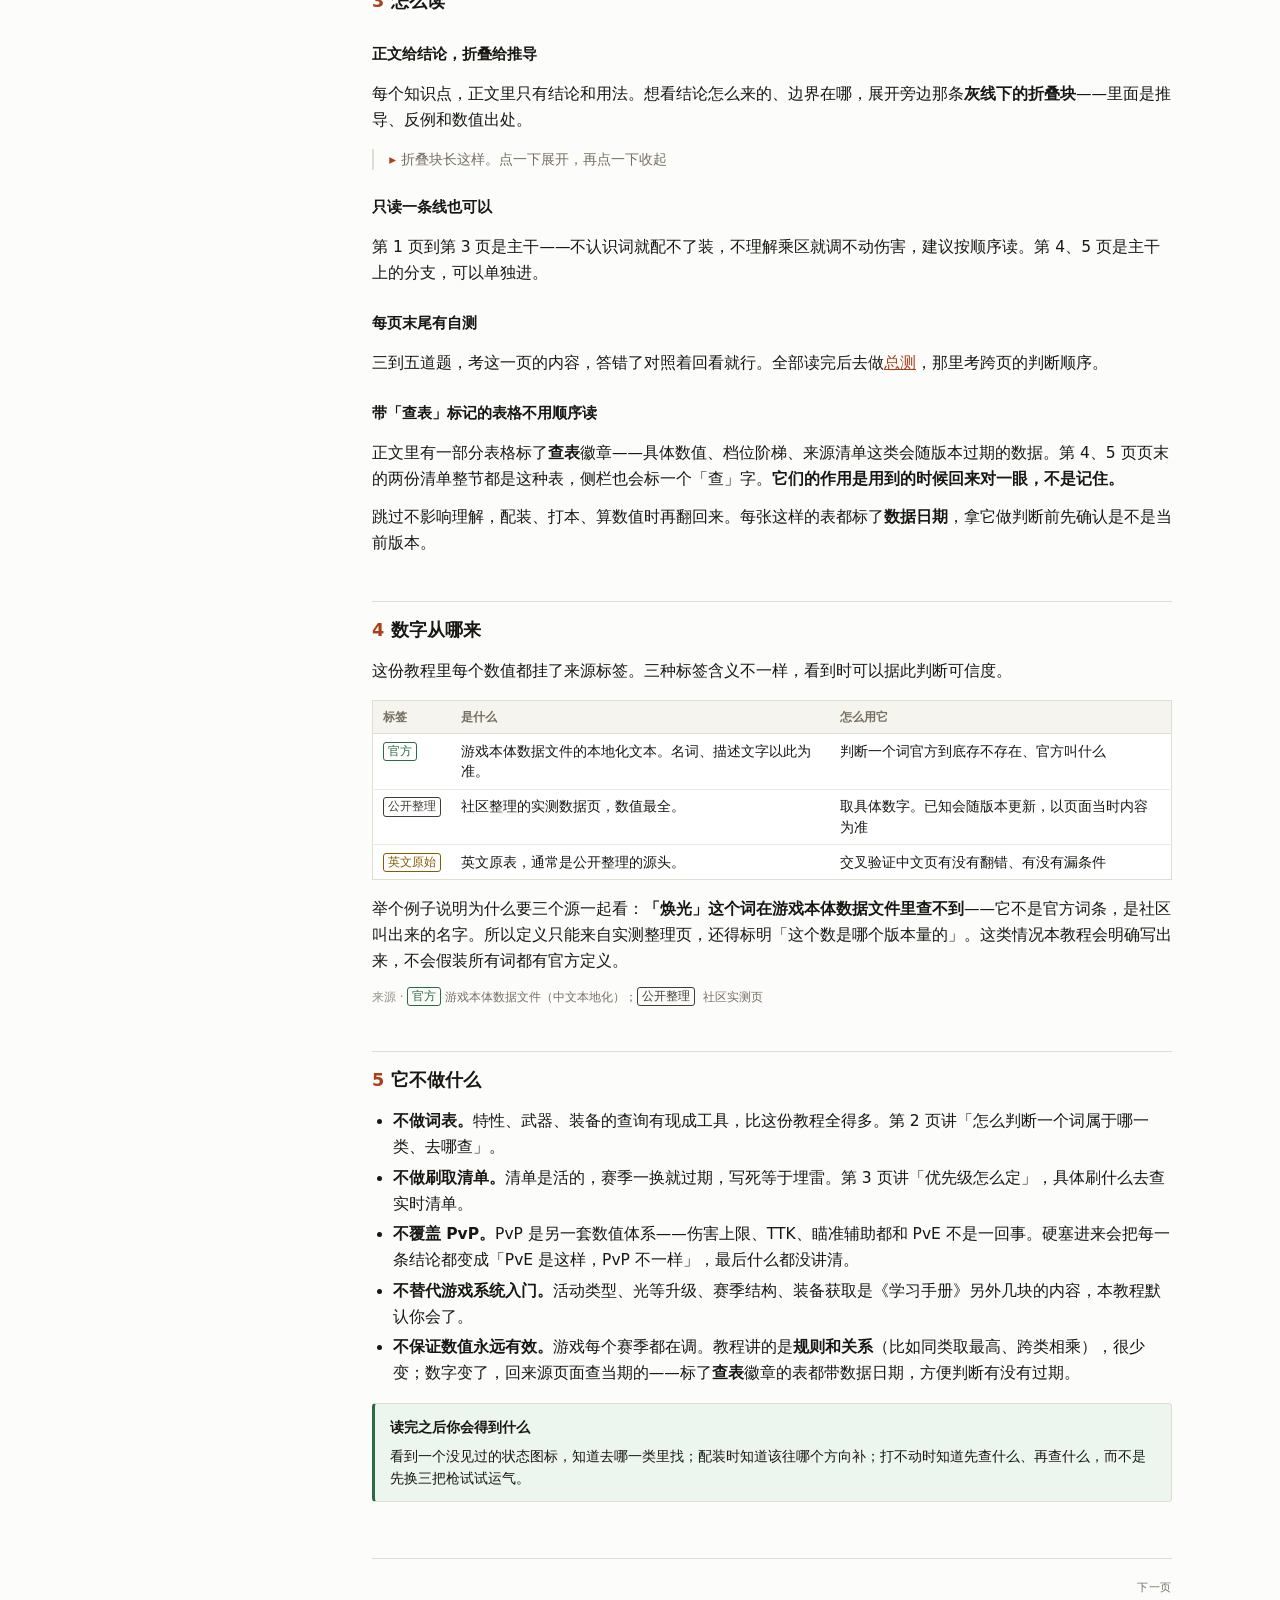
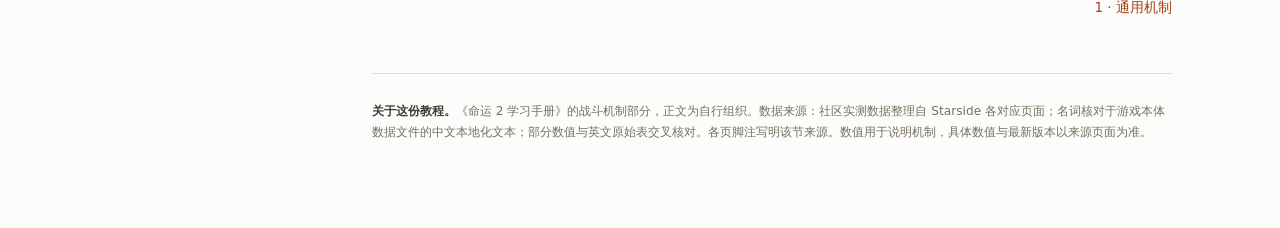
==== commit 371c098e: "feat: 新增「游戏系统入门」块，光等一页；全站导航与版式统一 - 系统入门/：新块，含块首页与「光等」一页，讲光等分段、提升路径、压光 - 机制教程/：七页统一 data-block/data-p" ====
--- a/机制教程/index.html
+++ b/机制教程/index.html
@@ -7,7 +7,7 @@
 <meta name="description" content="《命运 2 学习手册》的战斗机制部分。从光等差到伤害乘区，讲清楚每个数字从哪来、什么时候用得上。PvE 向。">
 <link rel="stylesheet" href="assets/style.css">
 </head>
-<body data-page="index">
+<body data-block="mechanics" data-page="index">
 
 <button class="nav-toggle" id="navtoggle" aria-expanded="false">目录</button>
 
@@ -16,6 +16,14 @@
   <p class="brand-sub">《命运 2 学习手册》· 战斗机制</p>
 
   <nav class="g-nav">
+    <p class="nav-title">学习手册</p>
+    <a href="../index.html" data-key="home"><span class="k">·</span>总目录</a>
+    <a href="index.html" data-key="mechanics"><span class="k">·</span>战斗机制</a>
+    <a href="../系统入门/index.html" data-key="systems"><span class="k">·</span>游戏系统入门</a>
+  </nav>
+
+  <nav class="c-nav">
+    <p class="nav-title">本教程</p>
     <a href="index.html" data-key="index"><span class="k">·</span>从这里开始</a>
     <a href="mechanics.html" data-key="mechanics"><span class="k">1</span>通用机制</a>
     <a href="terms.html" data-key="terms"><span class="k">2</span>看不懂词</a>
@@ -26,7 +34,7 @@
   </nav>
 
   <nav class="l-nav">
-    <p class="l-title">本页</p>
+    <p class="nav-title">本页</p>
     <a href="#s0">在学习手册里的位置</a>
     <a href="#s1">这教程是什么</a>
     <a href="#s2">你会从哪一句开始</a>
@@ -47,7 +55,8 @@
 
 <h1>命运 2 机制教程</h1>
 <p class="subtitle">从光等差到伤害乘区，一条一条讲清楚。</p>
-<p class="page-ask">这一页回答：<b>这份教程是什么，从哪一页开始？</b>《命运 2 学习手册》的战斗机制部分，五页正文加一页总测，每一页回答一个具体问题。</p>
+<p class="page-ask">这一页回答：<b>这份教程是什么，从哪一页开始？</b></p>
+<p>《命运 2 学习手册》的战斗机制部分，五页正文加一页总测，每页回答一个具体问题。</p>
 
 <h2 id="s0"><span class="n">·</span>在学习手册里的位置</h2>
 
@@ -68,23 +77,23 @@
 
 <div class="note warn">
   <span class="h">这份教程不覆盖什么</span>
-  <p>它假设你已经会玩这个游戏——知道去哪打、光等怎么升、装备从哪来。它解决的是「玩得下去但打不好」。如果你现在需要的是「这个游戏有哪些活动」「这件装备该不该留」，那是上面另外三块的内容，这份教程帮不上。</p>
+  <p>它假设你已经会玩这个游戏——知道去哪打、光等怎么升、装备从哪来，解决的是「玩得下去但打不好」。需要「这个游戏有哪些活动」「这件装备该不该留」的话，那是上面另外三块的内容，这份教程帮不上。</p>
 </div>
 
 <h2 id="s1"><span class="n">1</span>这教程是什么</h2>
 
-<p class="lead">你在游戏里看到的所有数字，背后是一套能算的规则。这套规则散在几十张表里，每张表都对，但没有一张告诉你「先看哪个、再看哪个」。</p>
-
-<p>这份教程补的就是这段路。<strong>单个数字它一个都不重复</strong>——想知道某把枪排第几、某个 BOSS 多少血，去对应页面查就行。它做的是另外两件事：把<strong>数字之间的关系</strong>讲清楚，以及把<strong>散在几张表里的同类数据合并成一张清单</strong>。第 4 页页末的增伤清单、第 5 页页末的生存手段清单都是这么来的——合并出来的结论，拆开看任何一份来源都得不出来。</p>
+<p class="lead">你在游戏里看到的每个数字，背后都是能算的规则，散在几十张表里。每张表都对，但没有一张告诉你「先看哪个、再看哪个」。</p>
+
+<p>这份教程补的就是这段路。<strong>单个数字它一个都不重复</strong>——某把枪排第几、某个首领多少血，去对应页面查就行。它做两件事：讲清<strong>数字之间的关系</strong>，把<strong>散在几张表里的同类数据合并成一张清单</strong>。第 4 页页末的增伤清单、第 5 页页末的生存手段清单都是这么来的——合并出的结论，拆开看任何一份来源都得不出来。</p>
 
 <div class="note">
   <span class="h">一句话区别</span>
-  <p>数据表回答「是多少」，这份教程回答「所以呢」。同一张光等差表，数据表给你 201 个档位的数字，教程告诉你 −50 那一档为什么值得单独记。</p>
+  <p>数据表回答「是多少」，教程回答「所以呢」。同一张光等差表，数据表给 201 个档位的数字，教程告诉你 −50 那一档为什么值得单独记。</p>
 </div>
 
 <h2 id="s2"><span class="n">2</span>你会从哪一句开始</h2>
 
-<p>找的时候带的是症状，不是自我评价。下面这张表按你心里那句话排。</p>
+<p>找的时候带的是症状，不是自我评价。</p>
 
 <table>
   <thead>
@@ -132,7 +141,7 @@
 <h2 id="s3"><span class="n">3</span>怎么读</h2>
 
 <h3>正文给结论，折叠给推导</h3>
-<p>每个知识点，正文里只有结论和用法。想看这个结论是怎么来的、边界在哪，展开旁边那条<strong>灰线下的折叠块</strong>——里面是推导、反例和数值出处。</p>
+<p>每个知识点，正文里只有结论和用法。想看结论怎么来的、边界在哪，展开旁边那条<strong>灰线下的折叠块</strong>——里面是推导、反例和数值出处。</p>
 
 <details class="deep">
   <summary>折叠块长这样。点一下展开，再点一下收起</summary>
@@ -141,18 +150,18 @@
 </details>
 
 <h3>只读一条线也可以</h3>
-<p>第 1 页到第 3 页是主干——不认识词就配不了装，不理解乘区就调不动伤害，建议按顺序读。第 4 页和第 5 页是主干上的两条分支，可以单独进。</p>
+<p>第 1 页到第 3 页是主干——不认识词就配不了装，不理解乘区就调不动伤害，建议按顺序读。第 4、5 页是主干上的分支，可以单独进。</p>
 
 <h3>每页末尾有自测</h3>
-<p>三到五道题，考的是这一页的内容，答错了对照着回看就行。全部读完之后可以去做<a href="quiz.html">总测</a>，那里考的是跨页的判断顺序。</p>
+<p>三到五道题，考这一页的内容，答错了对照着回看就行。全部读完后去做<a href="quiz.html">总测</a>，那里考跨页的判断顺序。</p>
 
 <h3>带「查表」标记的表格不用顺序读</h3>
-<p>正文里有一部分表格标了<strong>查表</strong>徽章——具体数值、档位阶梯、来源清单这类会随版本过期的数据。第 4 页和第 5 页页末的两份清单整节都是这种表，侧栏里也会标一个「查」字。<strong>它们的作用是用到的时候回来对一眼，不是记住。</strong></p>
-<p>读的时候直接跳过不影响理解，配装、打本、算数值的时候再翻回来。每张这样的表都标了<strong>数据日期</strong>，拿它做判断前先确认是不是当前版本。</p>
+<p>正文里有一部分表格标了<strong>查表</strong>徽章——具体数值、档位阶梯、来源清单这类会随版本过期的数据。第 4、5 页页末的两份清单整节都是这种表，侧栏也会标一个「查」字。<strong>它们的作用是用到的时候回来对一眼，不是记住。</strong></p>
+<p>跳过不影响理解，配装、打本、算数值时再翻回来。每张这样的表都标了<strong>数据日期</strong>，拿它做判断前先确认是不是当前版本。</p>
 
 <h2 id="s4"><span class="n">4</span>数字从哪来</h2>
 
-<p>这份教程里的每一个数值都挂了来源标签。三种标签的含义不一样，看到时可以据此判断可信度。</p>
+<p>这份教程里每个数值都挂了来源标签。三种标签含义不一样，看到时可以据此判断可信度。</p>
 
 <table>
   <thead>
@@ -177,25 +186,23 @@
   </tbody>
 </table>
 
-<p>举个例子说明为什么要三个源一起看：<strong>「焕光」这个词在游戏本体数据文件里查不到</strong>——它不是官方词条，是玩家社区叫出来的名字。所以它的定义只能来自实测整理页，而且得标明「这个数是哪个版本量的」。这类情况在本教程里会明确写出来，不会假装所有词都有官方定义。</p>
+<p>举个例子说明为什么要三个源一起看：<strong>「焕光」这个词在游戏本体数据文件里查不到</strong>——它不是官方词条，是社区叫出来的名字。所以定义只能来自实测整理页，还得标明「这个数是哪个版本量的」。这类情况本教程会明确写出来，不会假装所有词都有官方定义。</p>
 
 <span class="src"><span class="t m">官方</span>游戏本体数据文件（中文本地化）；<span class="t">公开整理</span> 社区实测页</span>
 
 <h2 id="s5"><span class="n">5</span>它不做什么</h2>
 
-<p>边界写清楚，省得你翻半天找不到想要的东西。</p>
-
 <ul>
-  <li><strong>不做词表。</strong>Perk、武器、装备的查询有现成工具，比这份教程全得多。第 2 页教的是「怎么判断一个词属于哪一类、去哪查」。</li>
-  <li><strong>不做刷取清单。</strong>清单是活的，赛季一换就过期，写死在教程里等于埋雷。第 3 页讲的是「优先级怎么定」，具体刷什么去查实时清单。</li>
+  <li><strong>不做词表。</strong>特性、武器、装备的查询有现成工具，比这份教程全得多。第 2 页讲「怎么判断一个词属于哪一类、去哪查」。</li>
+  <li><strong>不做刷取清单。</strong>清单是活的，赛季一换就过期，写死等于埋雷。第 3 页讲「优先级怎么定」，具体刷什么去查实时清单。</li>
   <li><strong>不覆盖 PvP。</strong>PvP 是另一套数值体系——伤害上限、TTK、瞄准辅助都和 PvE 不是一回事。硬塞进来会把每一条结论都变成「PvE 是这样，PvP 不一样」，最后什么都没讲清。</li>
-  <li><strong>不替代游戏系统入门。</strong>活动类型、光等升级、赛季结构、装备获取这些是《学习手册》另外几块的内容，本教程默认你已经会了。</li>
-  <li><strong>不保证数值永远有效。</strong>游戏每个赛季都在调。教程讲的是<strong>规则和关系</strong>（比如同类取最高、跨类相乘），这类东西很少变；具体数字变了，回来源页面查当期的——正文里标了<strong>查表</strong>徽章的那些表都带数据日期，方便判断有没有过期。</li>
+  <li><strong>不替代游戏系统入门。</strong>活动类型、光等升级、赛季结构、装备获取是《学习手册》另外几块的内容，本教程默认你会了。</li>
+  <li><strong>不保证数值永远有效。</strong>游戏每个赛季都在调。教程讲的是<strong>规则和关系</strong>（比如同类取最高、跨类相乘），很少变；数字变了，回来源页面查当期的——标了<strong>查表</strong>徽章的表都带数据日期，方便判断有没有过期。</li>
 </ul>
 
 <div class="note ok">
   <span class="h">读完之后你会得到什么</span>
-  <p>看到一个没见过的状态图标，知道该去哪一类里找；配装时知道该往哪个方向补；打不动的时候知道先查什么、再查什么，而不是先换三把枪试试运气。</p>
+  <p>看到一个没见过的状态图标，知道去哪一类里找；配装时知道该往哪个方向补；打不动时知道先查什么、再查什么，而不是先换三把枪试试运气。</p>
 </div>
 
 <div class="pager">
@@ -208,7 +215,7 @@
 </article>
 
 <div class="foot">
-  <p><strong>关于这份教程。</strong>《命运 2 学习手册》的战斗机制部分，正文为自行组织。数据来源：社区实测数据整理自 Starside 各对应页面；名词核对于游戏本体数据文件的中文本地化文本；部分数值与英文原始表交叉核对。各页脚注写明该节引用的具体来源。数值用于说明机制，具体数值与最新版本以来源页面为准。</p>
+  <p><strong>关于这份教程。</strong>《命运 2 学习手册》的战斗机制部分，正文为自行组织。数据来源：社区实测数据整理自 Starside 各对应页面；名词核对于游戏本体数据文件的中文本地化文本；部分数值与英文原始表交叉核对。各页脚注写明该节来源。数值用于说明机制，具体数值与最新版本以来源页面为准。</p>
 </div>
 </main>
 
--- a/机制教程/assets/style.css
+++ b/机制教程/assets/style.css
@@ -144,13 +144,17 @@
   line-height:1.5;
 }
 
-/* --- 全局页导航 --- */
-.g-nav{
+/* --- 侧栏导航：一套外观，两处用 --- */
+/* .g-nav 装学习手册的块（总目录、战斗机制……），每个页面侧栏顶部都有，靠它跨块跳转；
+   .c-nav 装当前这一块自己的页，只有教程页面才有。两者长得一样，靠标题区分。 */
+.g-nav,
+.c-nav{
   margin:0 0 1.1rem;
   padding:0 0 1rem;
   border-bottom:1px solid var(--line);
 }
-.g-nav a{
+.g-nav a,
+.c-nav a{
   display:flex;
   align-items:baseline;
   gap:.5rem;
@@ -161,26 +165,32 @@
   font-size:.845rem;
   line-height:1.4;
 }
-.g-nav a .k{
+.g-nav a .k,
+.c-nav a .k{
   flex:0 0 auto;
   font-size:.7rem;
   color:var(--muted);
   font-variant-numeric:tabular-nums;
   min-width:.9em;
 }
-.g-nav a:hover{background:var(--soft);color:var(--fg)}
-.g-nav a.on{background:var(--accent-bg);color:var(--accent);font-weight:600}
-.g-nav a.on .k{color:var(--accent);opacity:.75}
+.g-nav a:hover,
+.c-nav a:hover{background:var(--soft);color:var(--fg)}
+.g-nav a.on,
+.c-nav a.on{background:var(--accent-bg);color:var(--accent);font-weight:600}
+.g-nav a.on .k,
+.c-nav a.on .k{color:var(--accent);opacity:.75}
+
+/* --- 侧栏小标题：分块用 --- */
+.nav-title{
+  font-size:.7rem;
+  letter-spacing:.09em;
+  color:var(--muted);
+  font-weight:600;
+  margin:0 .5rem .45rem;
+}
 
 /* --- 当前页锚点 --- */
 .l-nav{margin:0}
-.l-nav .l-title{
-  font-size:.7rem;
-  letter-spacing:.09em;
-  color:var(--muted);
-  font-weight:600;
-  margin:0 .5rem .45rem;
-}
 .l-nav a{
   display:block;
   padding:.26rem .5rem .26rem .85rem;
@@ -368,6 +378,48 @@
 
 /* --- 表内通用零件：类别徽章、来源标签、俗称、时长、小字 --- */
 /* 这套零件在所有表里长一个样，不限于查表；查表专属的只有 caption 与分组行。 */
+
+/* --- 标签：全站唯一，一个外观 --- */
+/* 边框、圆角、内边距、字号只写一份；颜色交给修饰类，边框用 currentColor 跟着字色走，
+   所以修饰类只需要改一个属性。字号用固定值：标签多半嵌在小字行里，跟着周围文字缩放会掉到 9.5px
+   以下读不清，一个值才能让表格、小字行、正文里的 512 处标签长得完全一样。
+   .pill 是正式类名；.b / .t / table .tg / caption b 是待淘汰的旧名，暂时并列在这组里共用外观。 */
+.pill,
+.b,
+table .tg,
+.src .t,
+.t,
+table.lookup caption b{
+  display:inline-block;
+  padding:0 .34em;
+  border:1px solid currentColor;
+  border-radius:3px;
+  font-size:.72rem;
+  line-height:1.5;
+  vertical-align:1px;
+  white-space:nowrap;
+  color:var(--fg2);
+}
+/* 类别标签：乘区、手段两条维度共用一组颜色 */
+.pill--accent,
+.b.one,
+.b.dr{color:var(--accent)}
+.pill--ok,
+.b.mul,
+.b.hp{color:var(--ok)}
+.pill--warn,
+.b.sh{color:var(--warn)}
+.pill--muted,
+.b.at{color:var(--muted)}
+/* 来源可靠性 */
+.t.m{color:var(--ok)}
+.t.a{color:var(--warn)}
+/* 位置微调：跟在名称后面、连续排列；第 2 步随类名一起归到 .pill 的语境规则 */
+.b{margin-left:.4em}
+table .tg{margin-right:.3em}
+.src .t{margin-right:.35em}
+table.lookup caption b{margin-right:.45em}
+
 /* --- 查表：会随版本过期的数据表，标数据日期 --- */
 table.lookup caption{
   caption-side:top;
@@ -376,17 +428,6 @@
   color:var(--muted);
   padding:0 .1rem .45rem;
   line-height:1.5;
-}
-table.lookup caption b{
-  display:inline-block;
-  border:1px solid var(--line);
-  border-radius:3px;
-  padding:0 .35em;
-  margin-right:.45em;
-  font-size:.7rem;
-  font-weight:600;
-  color:var(--fg2);
-  vertical-align:1px;
 }
 table.lookup tr.grp td{
   padding:.3rem .62rem;
@@ -406,42 +447,18 @@
   color:var(--muted);
   line-height:1.45;
 }
-table .b{
-  display:inline-block;
-  margin-left:.4em;
-  padding:0 .32em;
-  border:1px solid var(--line);
-  border-radius:3px;
-  font-size:.66rem;
-  font-weight:400;
-  color:var(--muted);
-  vertical-align:1px;
-  white-space:nowrap;
-}
-table .b.one{color:var(--accent);border-color:var(--accent)}
-table .b.mul{color:var(--ok);border-color:var(--ok)}
-table .b.unk{color:var(--muted);border-style:dashed}
 /* 徽章单独占一格时（类别列）不需要左边距 */
 table td>.b:first-child{margin-left:0}
-/* 玩家俗称：放在正式名称后面，检索时按俗称找也能对得上 */
+/* 玩家俗称：放在正式名称后面，检索时按俗称找也能对得上。
+   整个俗称当成一个词，别在括号中间断开——「（莫比乌斯）」拆成两行就认不出来了。 */
 table .aka{
   margin-left:.3em;
   font-size:.7rem;
   font-weight:400;
   color:var(--muted);
-}
-/* 来源标签：职业 / 元素 / 位置，放在名称下面的小字最前面 */
-table .tg{
-  display:inline-block;
-  margin-right:.3em;
-  padding:0 .34em;
-  border:1px solid var(--line);
-  border-radius:3px;
-  font-size:.66rem;
-  line-height:1.5;
-  color:var(--fg2);
   white-space:nowrap;
 }
+/* 元素色点：放在标签内，配合标签文字一起读 */
 table .tg i{
   display:inline-block;
   width:6px;
@@ -460,6 +477,18 @@
 .el-dual{background:var(--el-dual)}
 /* 时长：清单每行都从它开头，扫一列就能比出生效时间 */
 table .dur{color:var(--fg2);font-weight:600;}
+/* 时长这一列留一个下限（约六个字）：短值要像「6 秒」一样占满一行，
+   不然「随超能持续」会被挤成「随超能持 / 续」，扫这一列时多出一个孤字。
+   超长的值（如 30 秒（超能 200 时 40 秒））照常折行，所以这里只设下限、不禁止折行。 */
+table.lookup thead th.dur-col{min-width:5.2rem}
+/* 状态列同样留个下限（约三个字）：「已写完 / 未开始」被挤成两行的话，
+   这一列就没法当标记扫了。只写下限，不禁折行。 */
+table thead th.state-col{min-width:4.8rem}
+/* 首列是行名（「活动类型」「起步」这种）时给个下限：名字被拆成
+   「活动类 / 型」就看不出是哪一行。查到六个字够用，再长照常折行。
+   别和查表用的 name-col 混：那个窄屏另有 12rem 下限，是给长装备名留的，
+   套到四列的行名表上会把来源、数值几列挤成竖条。 */
+table thead th.row-col{min-width:6.8rem}
 /* 二级分组：一级组内再按职业或来源类型分开 */
 table.lookup tr.grp2 td{
   padding:.28rem .62rem .28rem 1.05rem;
@@ -470,11 +499,6 @@
   color:var(--fg2);
 }
 table.lookup tr.grp2 td::before{content:"▸ ";color:var(--accent);opacity:.65}
-/* 生存手段清单用同一套方框标手段类型 */
-table .b.dr{color:var(--accent);border-color:var(--accent)}
-table .b.hp{color:var(--ok);border-color:var(--ok)}
-table .b.sh{color:var(--warn);border-color:var(--warn)}
-table .b.at{color:var(--muted);border-color:var(--muted)}
 /* 侧栏里标出哪几节是查表 */
 .l-nav a.chk{color:var(--fg2)}
 .l-nav a.chk::after{
@@ -561,18 +585,6 @@
   line-height:1.55;
 }
 .src::before{content:"来源 · ";opacity:.75}
-.src .t{
-  display:inline-block;
-  font-size:.68rem;
-  border:1px solid var(--line);
-  border-radius:3px;
-  padding:0 .3em;
-  margin-right:.35em;
-  color:var(--muted);
-  vertical-align:1px;
-}
-.src .t.m{color:var(--ok);border-color:var(--ok)}
-.src .t.a{color:var(--warn);border-color:var(--warn)}
 
 /* --- 深度折叠：正文给结论，展开给推导 --- */
 details.deep{
@@ -742,9 +754,16 @@
   table.lookup th,table.lookup td{padding:.4rem .45rem}
   table.lookup tr.grp td{padding:.28rem .45rem}
   table .sub{font-size:.67rem}
-  /* 窄屏把俗称与来源标签抬回 11px 上下，手机上才看得清 */
+  /* 窄屏把俗称抬回 11px 上下，手机上才看得清；标签是固定字号，不用再抬 */
   table .aka{font-size:.75rem}
-  table .tg{font-size:.72rem}
+}
+
+/* 窄屏的清单表：说明文字全在名称那一格里，自动布局会把这一列挤到只剩几个字宽，
+   文字变成一条竖着的字带，整张表反而长了一倍（390px 下 5.4k → 11k）。
+   560px 以下表格本来就要横滑，给名称列一个下限换回可读的行宽；
+   560px 以上自动布局就够宽，不加这条，免得把宽屏版式带偏。 */
+@media (max-width:560px){
+  table.lookup thead th.name-col{min-width:12rem}
 }
 
 @media print{
